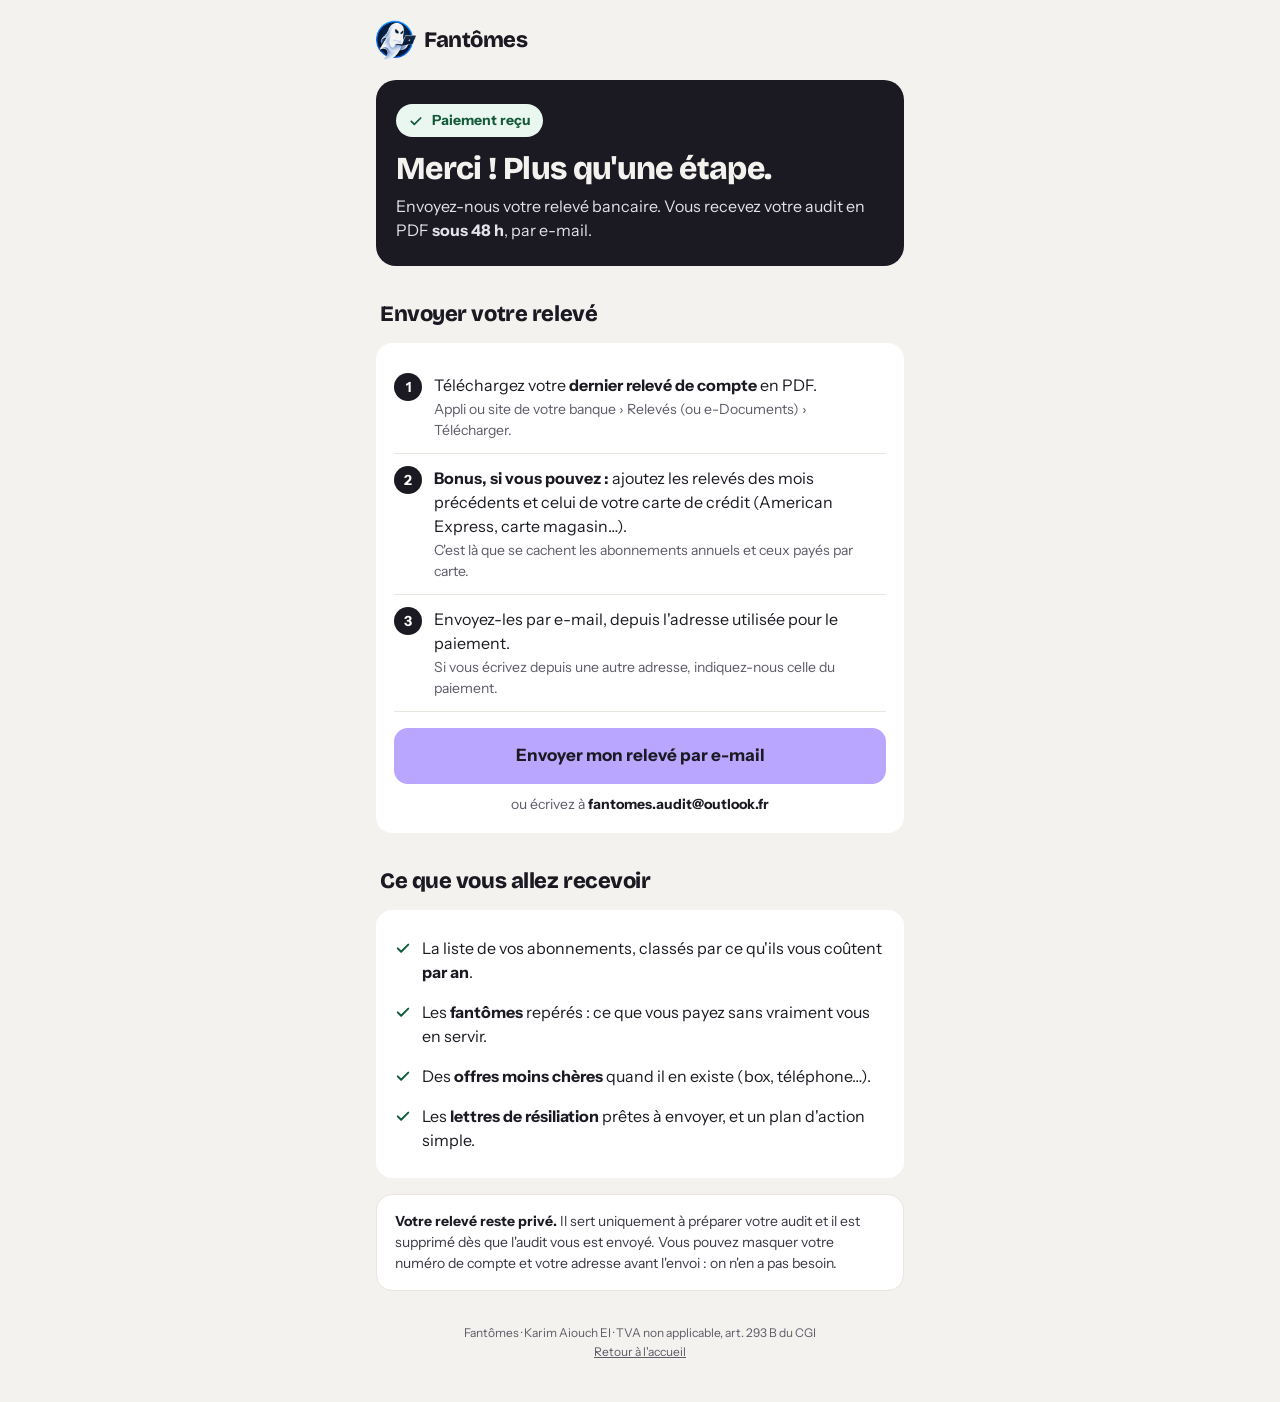
==== merci.html @ 6546a4b0 "Add files via upload" ====
<!doctype html>
<html lang="fr">
<head>
<meta charset="utf-8">
<meta name="viewport" content="width=device-width, initial-scale=1">
<meta name="robots" content="noindex">
<title>Merci – Fantômes</title>
<link rel="icon" type="image/png" href="[data-uri]">
<link rel="preconnect" href="https://fonts.googleapis.com">
<link rel="stylesheet" href="https://fonts.googleapis.com/css2?family=Bricolage+Grotesque:opsz,wght@12..96,800&family=Instrument+Sans:wght@400;600;700&display=swap">
<style>
  :root { --ink:#1B1A22; --ground:#F4F2EE; --muted:#5E5B68; --line:#E8E5DF; --accent:#B9A6FF; --ok:#145A3A; --okbg:#EAF7F0; }
  * { box-sizing: border-box; }
  body { margin:0; background:var(--ground); color:var(--ink); font-family:'Instrument Sans', system-ui, sans-serif; font-size:16px; line-height:1.5; }
  .wrap { max-width:560px; margin:0 auto; padding:20px 16px 40px; }
  header { display:flex; align-items:center; gap:8px; padding-bottom:12px; }
  header img { width:40px; height:40px; display:block; }
  .d { font-family:'Bricolage Grotesque', sans-serif; font-weight:800; letter-spacing:-0.02em; }
  header .d { font-size:22px; }
  .hero { background:var(--ink); color:var(--ground); border-radius:20px; padding:24px 20px; margin-top:8px; }
  .badge { display:inline-flex; align-items:center; gap:8px; background:var(--okbg); color:var(--ok); font-weight:700; font-size:14px; padding:6px 12px; border-radius:999px; }
  .hero h1 { margin:14px 0 8px; font-size:32px; line-height:1.1; }
  .hero p { margin:0; color:#E4E1EC; }
  h2 { font-size:22px; margin:32px 4px 12px; }
  .card { background:#fff; border-radius:16px; padding:18px; }
  .step { display:flex; gap:12px; align-items:flex-start; padding:12px 0; border-bottom:1px solid var(--line); }
  .step:last-child { border-bottom:0; }
  .num { flex-shrink:0; width:28px; height:28px; border-radius:50%; background:var(--ink); color:#fff; font-weight:700; font-size:14px; display:flex; align-items:center; justify-content:center; }
  .step small { display:block; color:var(--muted); font-size:14px; margin-top:2px; }
  .cta { display:flex; align-items:center; justify-content:center; min-height:56px; margin-top:16px; border-radius:14px; background:var(--accent); color:var(--ink); font-weight:700; font-size:17px; text-decoration:none; }
  .cta:hover { filter:brightness(0.95); }
  .mail { text-align:center; margin:10px 0 0; font-size:14px; color:var(--muted); }
  .mail b { color:var(--ink); user-select:all; }
  ul.get { margin:0; padding:0; list-style:none; }
  ul.get li { display:flex; gap:10px; padding:8px 0; }
  ul.get svg { flex-shrink:0; margin-top:3px; }
  .safe { margin-top:16px; background:#FFFFFF; border:1.5px solid var(--line); border-radius:16px; padding:16px 18px; font-size:14px; color:#3A3845; }
  .safe b { color:var(--ink); }
  footer { margin-top:32px; font-size:12px; color:var(--muted); text-align:center; line-height:1.6; }
  footer a { color:var(--muted); }
</style>
</head>
<body>
<div class="wrap">

  <header>
    <img src="[data-uri]" alt="">
    <span class="d">Fantômes</span>
  </header>

  <section class="hero">
    <span class="badge">
      <svg width="16" height="16" viewBox="0 0 24 24" fill="none" stroke="currentColor" stroke-width="2.6" stroke-linecap="round" stroke-linejoin="round" aria-hidden="true"><path d="M5 12.5l4.5 4.5L19 7.5"/></svg>
      Paiement reçu
    </span>
    <h1 class="d">Merci&nbsp;! Plus qu'une étape.</h1>
    <p>Envoyez-nous votre relevé bancaire. Vous recevez votre audit en PDF <b>sous 48&nbsp;h</b>, par e-mail.</p>
  </section>

  <h2 class="d">Envoyer votre relevé</h2>
  <div class="card">
    <div class="step">
      <span class="num">1</span>
      <div>Téléchargez votre <b>dernier relevé de compte</b> en PDF.
        <small>Appli ou site de votre banque › Relevés (ou e-Documents) › Télécharger.</small></div>
    </div>
    <div class="step">
      <span class="num">2</span>
      <div><b>Bonus, si vous pouvez&nbsp;:</b> ajoutez les relevés des mois précédents et celui de votre carte de crédit (American Express, carte magasin…).
        <small>C'est là que se cachent les abonnements annuels et ceux payés par carte.</small></div>
    </div>
    <div class="step">
      <span class="num">3</span>
      <div>Envoyez-les par e-mail, depuis l'adresse utilisée pour le paiement.
        <small>Si vous écrivez depuis une autre adresse, indiquez-nous celle du paiement.</small></div>
    </div>

    <a class="cta" href="mailto:fantomes.audit@outlook.fr?subject=Mon%20relev%C3%A9%20pour%20l'audit%20Fant%C3%B4mes&amp;body=Bonjour%2C%0A%0AVoici%20mon%20relev%C3%A9%20en%20pi%C3%A8ce%20jointe.%0A%0AE-mail%20utilis%C3%A9%20pour%20le%20paiement%20%3A%20%0A%0AMerci%20!">Envoyer mon relevé par e-mail</a>
    <p class="mail">ou écrivez à <b>fantomes.audit@outlook.fr</b></p>
  </div>

  <h2 class="d">Ce que vous allez recevoir</h2>
  <div class="card">
    <ul class="get">
      <li><svg width="18" height="18" viewBox="0 0 24 24" fill="none" stroke="#145A3A" stroke-width="2.6" stroke-linecap="round" stroke-linejoin="round" aria-hidden="true"><path d="M5 12.5l4.5 4.5L19 7.5"/></svg><span>La liste de vos abonnements, classés par ce qu'ils vous coûtent <b>par an</b>.</span></li>
      <li><svg width="18" height="18" viewBox="0 0 24 24" fill="none" stroke="#145A3A" stroke-width="2.6" stroke-linecap="round" stroke-linejoin="round" aria-hidden="true"><path d="M5 12.5l4.5 4.5L19 7.5"/></svg><span>Les <b>fantômes</b> repérés&nbsp;: ce que vous payez sans vraiment vous en servir.</span></li>
      <li><svg width="18" height="18" viewBox="0 0 24 24" fill="none" stroke="#145A3A" stroke-width="2.6" stroke-linecap="round" stroke-linejoin="round" aria-hidden="true"><path d="M5 12.5l4.5 4.5L19 7.5"/></svg><span>Des <b>offres moins chères</b> quand il en existe (box, téléphone…).</span></li>
      <li><svg width="18" height="18" viewBox="0 0 24 24" fill="none" stroke="#145A3A" stroke-width="2.6" stroke-linecap="round" stroke-linejoin="round" aria-hidden="true"><path d="M5 12.5l4.5 4.5L19 7.5"/></svg><span>Les <b>lettres de résiliation</b> prêtes à envoyer, et un plan d'action simple.</span></li>
    </ul>
  </div>

  <div class="safe">
    <b>Votre relevé reste privé.</b> Il sert uniquement à préparer votre audit et il est supprimé dès que l'audit vous est envoyé. Vous pouvez masquer votre numéro de compte et votre adresse avant l'envoi&nbsp;: on n'en a pas besoin.
  </div>

  <footer>
    Fantômes · Karim Aiouch EI · TVA non applicable, art. 293 B du CGI<br>
    <a href="./">Retour à l'accueil</a>
  </footer>

</div>
</body>
</html>
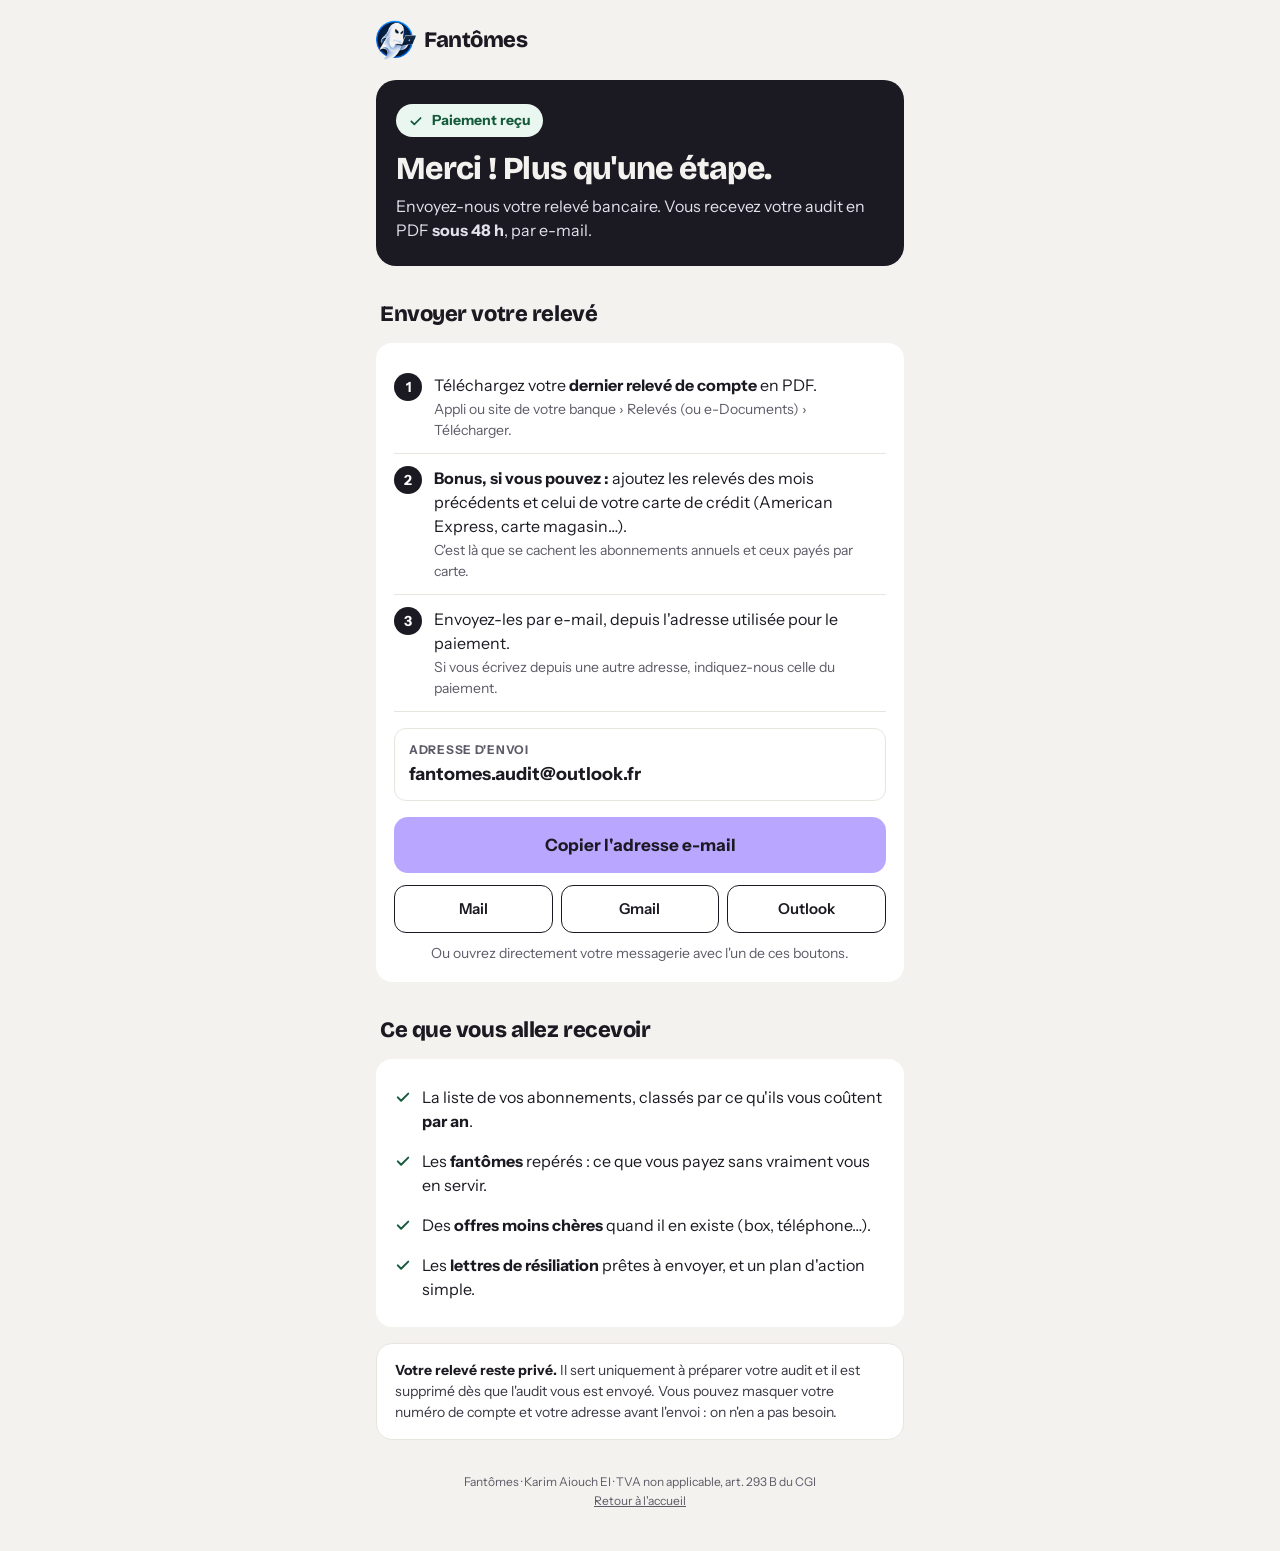
==== commit 40f30b3d: "Add files via upload" ====
--- a/merci.html
+++ b/merci.html
@@ -30,7 +30,13 @@
   .cta { display:flex; align-items:center; justify-content:center; min-height:56px; margin-top:16px; border-radius:14px; background:var(--accent); color:var(--ink); font-weight:700; font-size:17px; text-decoration:none; }
   .cta:hover { filter:brightness(0.95); }
   .mail { text-align:center; margin:10px 0 0; font-size:14px; color:var(--muted); }
-  .mail b { color:var(--ink); user-select:all; }
+  .addr { margin-top:16px; border:1.5px solid var(--line); border-radius:12px; padding:12px 14px; display:flex; flex-direction:column; gap:2px; }
+  .addr .lab { font-size:12px; font-weight:700; text-transform:uppercase; letter-spacing:0.06em; color:var(--muted); }
+  .addr .val { font-size:18px; font-weight:700; word-break:break-all; -webkit-user-select:all; user-select:all; }
+  button.cta { width:100%; border:0; cursor:pointer; font-family:inherit; }
+  .done { margin:10px 0 0; padding:10px 12px; border-radius:10px; background:var(--okbg); color:var(--ok); font-size:14px; font-weight:600; }
+  .apps { display:grid; grid-template-columns:repeat(3, minmax(0,1fr)); gap:8px; margin-top:12px; }
+  .app { display:flex; align-items:center; justify-content:center; min-height:48px; border:1.5px solid var(--ink); border-radius:12px; color:var(--ink); font-weight:600; font-size:15px; text-decoration:none; }
   ul.get { margin:0; padding:0; list-style:none; }
   ul.get li { display:flex; gap:10px; padding:8px 0; }
   ul.get svg { flex-shrink:0; margin-top:3px; }
@@ -75,8 +81,18 @@
         <small>Si vous écrivez depuis une autre adresse, indiquez-nous celle du paiement.</small></div>
     </div>
 
-    <a class="cta" href="mailto:fantomes.audit@outlook.fr?subject=Mon%20relev%C3%A9%20pour%20l'audit%20Fant%C3%B4mes&amp;body=Bonjour%2C%0A%0AVoici%20mon%20relev%C3%A9%20en%20pi%C3%A8ce%20jointe.%0A%0AE-mail%20utilis%C3%A9%20pour%20le%20paiement%20%3A%20%0A%0AMerci%20!">Envoyer mon relevé par e-mail</a>
-    <p class="mail">ou écrivez à <b>fantomes.audit@outlook.fr</b></p>
+    <div class="addr">
+      <span class="lab">Adresse d'envoi</span>
+      <span class="val">fantomes.audit@outlook.fr</span>
+    </div>
+    <button type="button" class="cta" id="copy">Copier l'adresse e-mail</button>
+    <p class="done" id="done" hidden>Maintenant, ouvrez votre messagerie (Gmail, Outlook, Mail…), collez l'adresse dans le champ «&nbsp;À&nbsp;» et joignez votre relevé.</p>
+    <div class="apps">
+      <a class="app" href="mailto:fantomes.audit@outlook.fr?subject=Mon%20relev%C3%A9%20pour%20l%27audit%20Fant%C3%B4mes">Mail</a>
+      <a class="app" href="https://mail.google.com/mail/?view=cm&amp;fs=1&amp;to=fantomes.audit@outlook.fr&amp;su=Mon%20relev%C3%A9%20pour%20l%27audit%20Fant%C3%B4mes" target="_blank" rel="noopener">Gmail</a>
+      <a class="app" href="https://outlook.live.com/mail/0/deeplink/compose?to=fantomes.audit@outlook.fr&amp;subject=Mon%20relev%C3%A9%20pour%20l%27audit%20Fant%C3%B4mes" target="_blank" rel="noopener">Outlook</a>
+    </div>
+    <p class="mail">Ou ouvrez directement votre messagerie avec l'un de ces boutons.</p>
   </div>
 
   <h2 class="d">Ce que vous allez recevoir</h2>
@@ -99,5 +115,32 @@
   </footer>
 
 </div>
+<script>
+(function () {
+  var email = 'fantomes.audit@outlook.fr';
+  var btn = document.getElementById('copy');
+  var done = document.getElementById('done');
+  function ok() {
+    btn.textContent = 'Adresse copiée ✓';
+    done.hidden = false;
+  }
+  function fallback() {
+    var t = document.createElement('textarea');
+    t.value = email; t.setAttribute('readonly', '');
+    t.style.position = 'fixed'; t.style.opacity = '0';
+    document.body.appendChild(t);
+    t.select(); t.setSelectionRange(0, email.length);
+    var worked = false;
+    try { worked = document.execCommand('copy'); } catch (e) {}
+    document.body.removeChild(t);
+    if (worked) { ok(); } else { alert('Notre adresse : ' + email); }
+  }
+  btn.addEventListener('click', function () {
+    if (navigator.clipboard && window.isSecureContext) {
+      navigator.clipboard.writeText(email).then(ok, fallback);
+    } else { fallback(); }
+  });
+})();
+</script>
 </body>
 </html>
